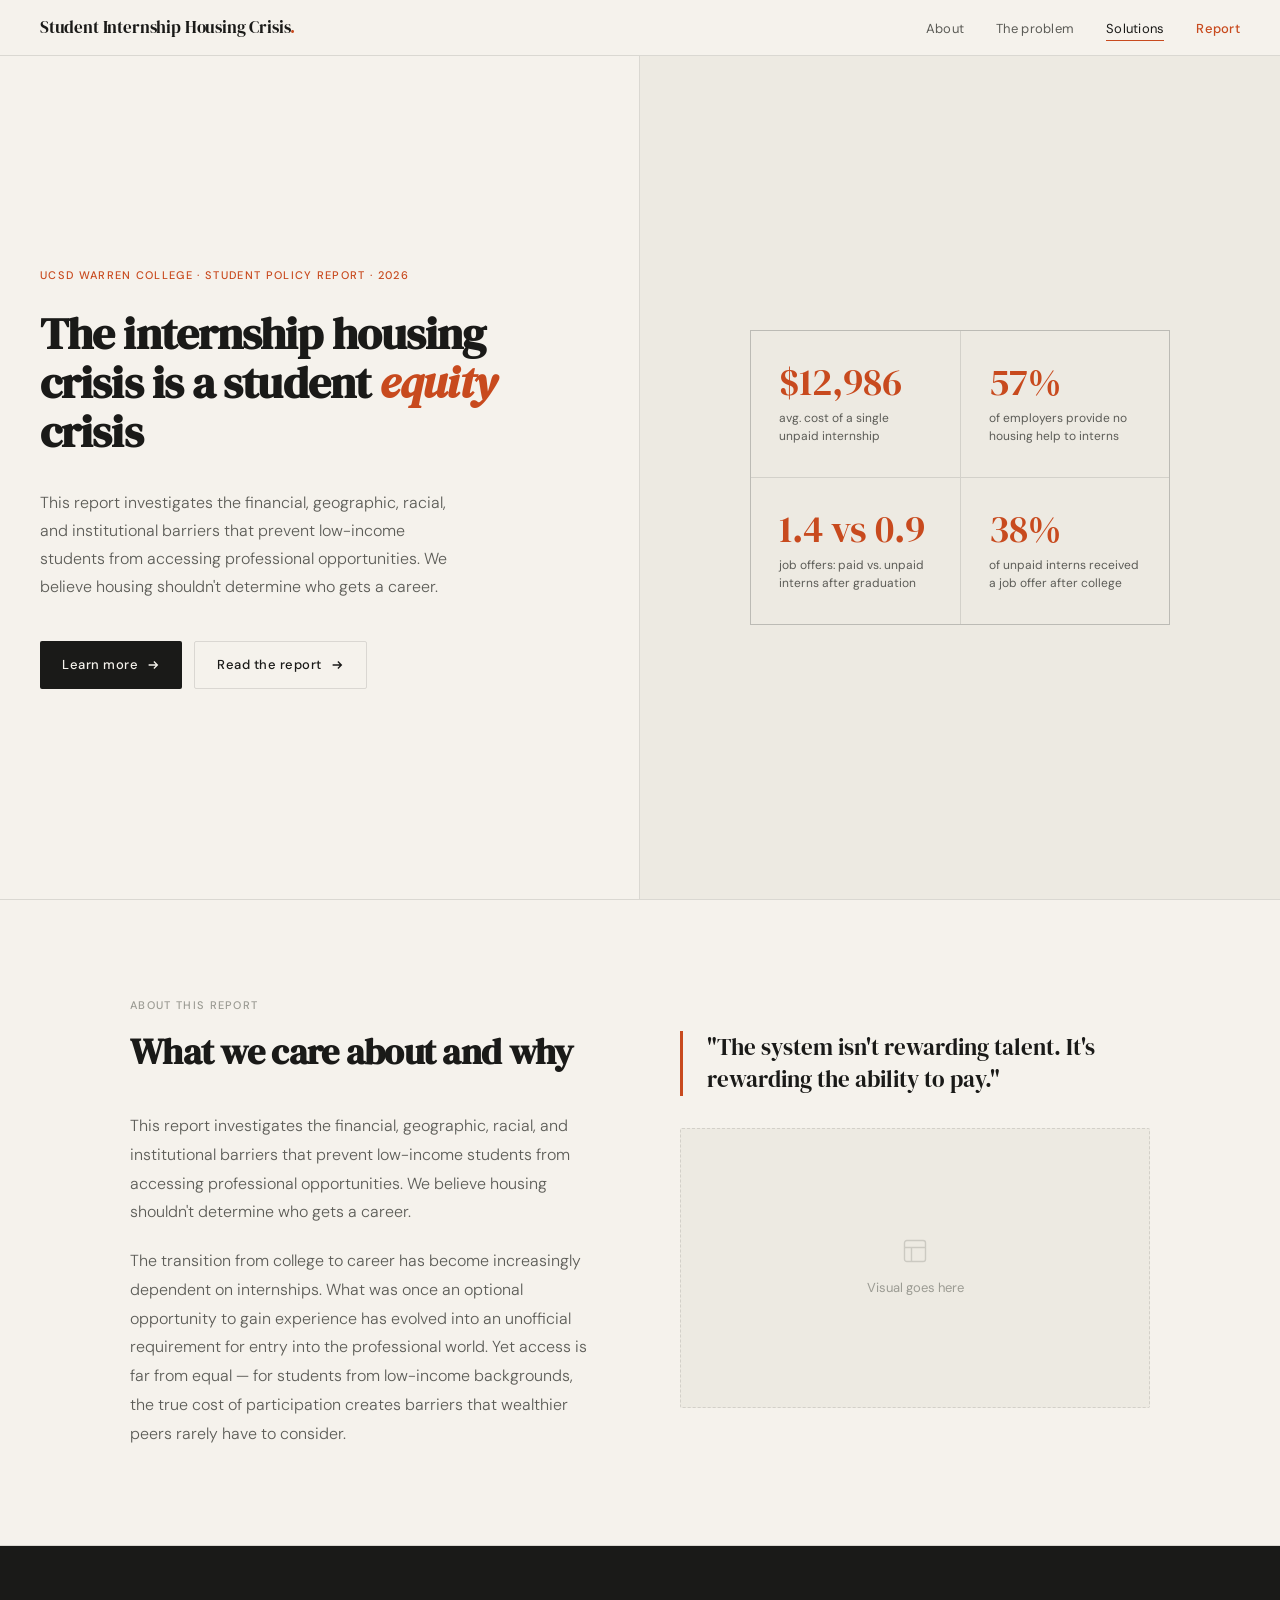
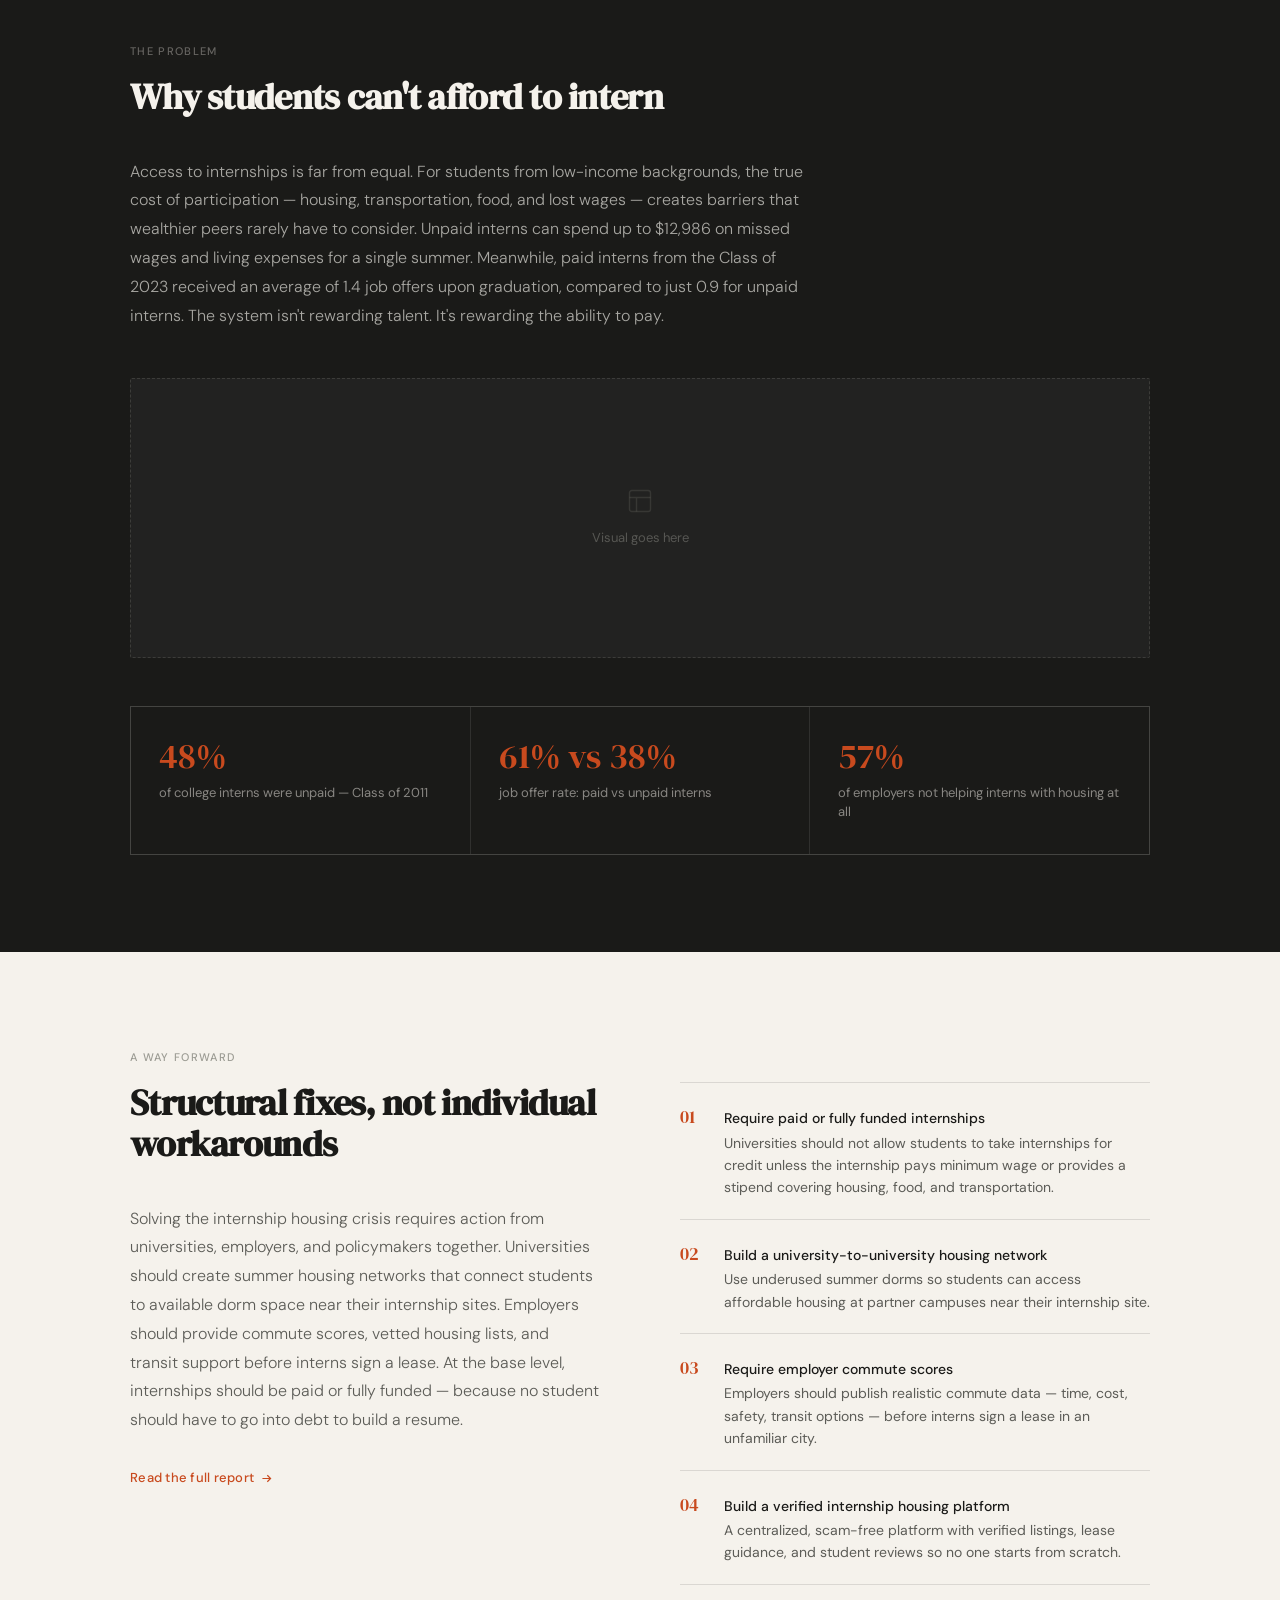
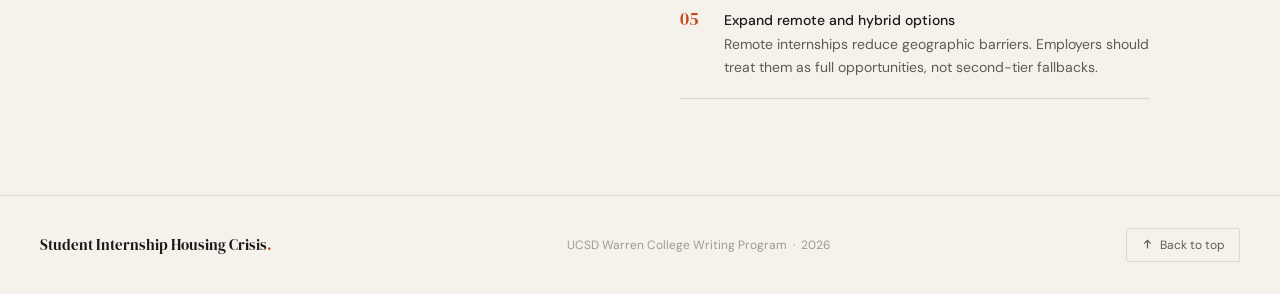
==== index.html @ a510b994 "Add files via upload" ====
<!DOCTYPE html>
<html lang="en">
<head>
  <meta charset="UTF-8" />
  <meta name="viewport" content="width=device-width, initial-scale=1.0" />
  <title>Student Internship Housing Crisis</title>
  <link rel="preconnect" href="https://fonts.googleapis.com" />
  <link rel="preconnect" href="https://fonts.gstatic.com" crossorigin />
  <link href="https://fonts.googleapis.com/css2?family=DM+Serif+Display:ital@0;1&family=DM+Sans:wght@300;400;500&display=swap" rel="stylesheet" />
  <link rel="stylesheet" href="style.css" />
</head>
<body>

  <!-- NAV -->
  <nav id="navbar">
    <a href="index.html" class="nav-logo">Student Internship Housing Crisis<span>.</span></a>
    <button class="hamburger" id="hamburger" aria-label="Open menu">
      <span></span><span></span><span></span>
    </button>
    <ul class="nav-links" id="nav-links">
      <li><a href="#about" class="nav-link">About</a></li>
      <li><a href="#problem" class="nav-link">The problem</a></li>
      <li><a href="#solutions" class="nav-link">Solutions</a></li>
      <li><a href="report.html" class="nav-link nav-report">Report</a></li>
    </ul>
  </nav>

  <!-- MOBILE MENU OVERLAY -->
  <div class="mobile-menu" id="mobile-menu">
    <ul>
      <li><a href="#about" class="mobile-link">About</a></li>
      <li><a href="#problem" class="mobile-link">The problem</a></li>
      <li><a href="#solutions" class="mobile-link">Solutions</a></li>
      <li><a href="report.html" class="mobile-link">Report</a></li>
    </ul>
  </div>

  <!-- HERO -->
  <div class="hero">
    <div class="hero-left">
      <p class="hero-eyebrow">UCSD Warren College · Student Policy Report · 2026</p>
      <h1>The internship housing crisis is a student <em>equity</em> crisis</h1>
      <p class="hero-desc">
        This report investigates the financial, geographic, racial, and institutional barriers that prevent low-income students from accessing professional opportunities. We believe housing shouldn't determine who gets a career.
      </p>
      <div class="hero-buttons">
        <a href="#problem" class="hero-cta">
          Learn more
          <svg viewBox="0 0 16 16" fill="none" stroke="currentColor" stroke-width="1.5">
            <path d="M3 8h10M9 4l4 4-4 4"/>
          </svg>
        </a>
        <a href="report.html" class="hero-cta hero-cta-outline">
          Read the report
          <svg viewBox="0 0 16 16" fill="none" stroke="currentColor" stroke-width="1.5">
            <path d="M3 8h10M9 4l4 4-4 4"/>
          </svg>
        </a>
      </div>
    </div>
    <div class="hero-right">
      <div class="hero-stat-grid">
        <div class="hero-stat animate-on-scroll">
          <div class="hero-stat-num">$12,986</div>
          <div class="hero-stat-label">avg. cost of a single unpaid internship</div>
        </div>
        <div class="hero-stat animate-on-scroll">
          <div class="hero-stat-num">57%</div>
          <div class="hero-stat-label">of employers provide no housing help to interns</div>
        </div>
        <div class="hero-stat animate-on-scroll">
          <div class="hero-stat-num">1.4 vs 0.9</div>
          <div class="hero-stat-label">job offers: paid vs. unpaid interns after graduation</div>
        </div>
        <div class="hero-stat animate-on-scroll">
          <div class="hero-stat-num">38%</div>
          <div class="hero-stat-label">of unpaid interns received a job offer after college</div>
        </div>
      </div>
    </div>
  </div>

  <!-- ABOUT SECTION -->
  <section id="about">
    <div class="section-inner">
      <p class="section-label">About this report</p>
      <div class="about-grid">
        <div class="animate-on-scroll">
          <h2 class="section-heading">What we care about and why</h2>
          <div class="about-body">
            <p>This report investigates the financial, geographic, racial, and institutional barriers that prevent low-income students from accessing professional opportunities. We believe housing shouldn't determine who gets a career.</p>
            <p>The transition from college to career has become increasingly dependent on internships. What was once an optional opportunity to gain experience has evolved into an unofficial requirement for entry into the professional world. Yet access is far from equal — for students from low-income backgrounds, the true cost of participation creates barriers that wealthier peers rarely have to consider.</p>
          </div>
        </div>
        <div class="about-aside animate-on-scroll">
          <p class="pull-quote">"The system isn't rewarding talent. It's rewarding the ability to pay."</p>
          <div class="visual-slot">
            <svg viewBox="0 0 24 24" fill="none" stroke="currentColor" stroke-width="1.2"><rect x="3" y="3" width="18" height="18" rx="2"/><path d="M3 9h18M9 21V9"/></svg>
            <span>Visual goes here</span>
          </div>
        </div>
      </div>
    </div>
  </section>

  <!-- PROBLEM SECTION -->
  <section id="problem" class="problem-section">
    <div class="section-inner">
      <p class="section-label">The problem</p>
      <h2 class="section-heading">Why students can't afford to intern</h2>
      <p class="problem-body animate-on-scroll">
        Access to internships is far from equal. For students from low-income backgrounds, the true cost of participation — housing, transportation, food, and lost wages — creates barriers that wealthier peers rarely have to consider. Unpaid interns can spend up to $12,986 on missed wages and living expenses for a single summer. Meanwhile, paid interns from the Class of 2023 received an average of 1.4 job offers upon graduation, compared to just 0.9 for unpaid interns. The system isn't rewarding talent. It's rewarding the ability to pay.
      </p>

      <div class="visual-slot dark-slot animate-on-scroll">
        <svg viewBox="0 0 24 24" fill="none" stroke="currentColor" stroke-width="1.2"><rect x="3" y="3" width="18" height="18" rx="2"/><path d="M3 9h18M9 21V9"/></svg>
        <span>Visual goes here</span>
      </div>

      <div class="stat-row">
        <div class="stat-item animate-on-scroll">
          <div class="stat-item-num">48%</div>
          <div class="stat-item-label">of college interns were unpaid — Class of 2011</div>
        </div>
        <div class="stat-item animate-on-scroll">
          <div class="stat-item-num">61% vs 38%</div>
          <div class="stat-item-label">job offer rate: paid vs unpaid interns</div>
        </div>
        <div class="stat-item animate-on-scroll">
          <div class="stat-item-num">57%</div>
          <div class="stat-item-label">of employers not helping interns with housing at all</div>
        </div>
      </div>
    </div>
  </section>

  <!-- SOLUTIONS SECTION -->
  <section id="solutions">
    <div class="section-inner">
      <p class="section-label">A way forward</p>
      <div class="solution-grid">
        <div class="animate-on-scroll">
          <h2 class="section-heading">Structural fixes, not individual workarounds</h2>
          <div class="solution-body">
            <p>Solving the internship housing crisis requires action from universities, employers, and policymakers together. Universities should create summer housing networks that connect students to available dorm space near their internship sites. Employers should provide commute scores, vetted housing lists, and transit support before interns sign a lease. At the base level, internships should be paid or fully funded — because no student should have to go into debt to build a resume.</p>
          </div>
          <a href="report.html" class="report-link">
            Read the full report
            <svg viewBox="0 0 16 16" fill="none" stroke="currentColor" stroke-width="1.5" width="13" height="13">
              <path d="M3 8h10M9 4l4 4-4 4"/>
            </svg>
          </a>
        </div>
        <div class="proposals animate-on-scroll">
          <div class="proposal-item">
            <div class="proposal-num">01</div>
            <div class="proposal-text">
              <strong>Require paid or fully funded internships</strong>
              Universities should not allow students to take internships for credit unless the internship pays minimum wage or provides a stipend covering housing, food, and transportation.
            </div>
          </div>
          <div class="proposal-item">
            <div class="proposal-num">02</div>
            <div class="proposal-text">
              <strong>Build a university-to-university housing network</strong>
              Use underused summer dorms so students can access affordable housing at partner campuses near their internship site.
            </div>
          </div>
          <div class="proposal-item">
            <div class="proposal-num">03</div>
            <div class="proposal-text">
              <strong>Require employer commute scores</strong>
              Employers should publish realistic commute data — time, cost, safety, transit options — before interns sign a lease in an unfamiliar city.
            </div>
          </div>
          <div class="proposal-item">
            <div class="proposal-num">04</div>
            <div class="proposal-text">
              <strong>Build a verified internship housing platform</strong>
              A centralized, scam-free platform with verified listings, lease guidance, and student reviews so no one starts from scratch.
            </div>
          </div>
          <div class="proposal-item">
            <div class="proposal-num">05</div>
            <div class="proposal-text">
              <strong>Expand remote and hybrid options</strong>
              Remote internships reduce geographic barriers. Employers should treat them as full opportunities, not second-tier fallbacks.
            </div>
          </div>
        </div>
      </div>
    </div>
  </section>

  <!-- FOOTER -->
  <footer>
    <div class="footer-logo">Student Internship Housing Crisis<span>.</span></div>
    <div class="footer-meta">UCSD Warren College Writing Program &nbsp;·&nbsp; 2026</div>
    <button class="back-to-top" id="back-to-top" aria-label="Back to top">
      <svg viewBox="0 0 16 16" fill="none" stroke="currentColor" stroke-width="1.5">
        <path d="M8 13V3M4 7l4-4 4 4"/>
      </svg>
      Back to top
    </button>
  </footer>

  <script src="script.js"></script>
</body>
</html>
---- style.css ----
*, *::before, *::after {
  box-sizing: border-box;
  margin: 0;
  padding: 0;
}

:root {
  --ink: #1a1a18;
  --ink-muted: #5c5c57;
  --ink-faint: #9b9b93;
  --paper: #f5f2ec;
  --paper-warm: #edeae2;
  --accent: #c84a1e;
  --accent-dark: #9e3814;
  --border: rgba(26,26,24,0.12);
}

html {
  scroll-behavior: smooth;
}

body {
  font-family: 'DM Sans', sans-serif;
  background: var(--paper);
  color: var(--ink);
  font-size: 16px;
  line-height: 1.7;
  overflow-x: hidden;
}

/* ─── NAV ─────────────────────────────────────────── */

nav {
  position: sticky;
  top: 0;
  z-index: 200;
  background: var(--paper);
  border-bottom: 1px solid var(--border);
  padding: 0 2.5rem;
  height: 56px;
  display: flex;
  align-items: center;
  justify-content: space-between;
  transition: box-shadow 0.3s;
}

nav.scrolled {
  box-shadow: 0 2px 16px rgba(26,26,24,0.08);
}

.nav-logo {
  font-family: 'DM Serif Display', serif;
  font-size: 17px;
  color: var(--ink);
  letter-spacing: -0.01em;
  text-decoration: none;
}

.nav-logo span {
  color: var(--accent);
}

.nav-links {
  display: flex;
  gap: 2rem;
  list-style: none;
}

.nav-links a {
  font-size: 13px;
  font-weight: 400;
  color: var(--ink-muted);
  text-decoration: none;
  letter-spacing: 0.02em;
  transition: color 0.2s;
  position: relative;
  padding-bottom: 2px;
}

.nav-links a::after {
  content: '';
  position: absolute;
  bottom: -2px;
  left: 0;
  width: 0;
  height: 1px;
  background: var(--accent);
  transition: width 0.25s ease;
}

.nav-links a:hover {
  color: var(--ink);
}

.nav-links a:hover::after,
.nav-links a.active::after {
  width: 100%;
}

.nav-links a.active {
  color: var(--ink);
}

/* hamburger - hidden on desktop */
.hamburger {
  display: none;
  flex-direction: column;
  gap: 5px;
  background: none;
  border: none;
  cursor: pointer;
  padding: 4px;
}

.hamburger span {
  display: block;
  width: 22px;
  height: 1.5px;
  background: var(--ink);
  transition: transform 0.3s, opacity 0.3s;
}

.hamburger.open span:nth-child(1) { transform: translateY(6.5px) rotate(45deg); }
.hamburger.open span:nth-child(2) { opacity: 0; }
.hamburger.open span:nth-child(3) { transform: translateY(-6.5px) rotate(-45deg); }

/* ─── MOBILE MENU ─────────────────────────────────── */

.mobile-menu {
  display: none;
  position: fixed;
  top: 56px;
  left: 0;
  right: 0;
  background: var(--paper);
  border-bottom: 1px solid var(--border);
  z-index: 190;
  padding: 1.5rem 2.5rem 2rem;
  transform: translateY(-10px);
  opacity: 0;
  pointer-events: none;
  transition: transform 0.25s ease, opacity 0.25s ease;
}

.mobile-menu.open {
  transform: translateY(0);
  opacity: 1;
  pointer-events: all;
}

.mobile-menu ul {
  list-style: none;
  display: flex;
  flex-direction: column;
  gap: 1.25rem;
}

.mobile-menu a {
  font-size: 18px;
  font-family: 'DM Serif Display', serif;
  color: var(--ink);
  text-decoration: none;
  transition: color 0.2s;
}

.mobile-menu a:hover {
  color: var(--accent);
}

/* ─── HERO ────────────────────────────────────────── */

.hero {
  display: grid;
  grid-template-columns: 1fr 1fr;
  min-height: calc(100vh - 56px);
  border-bottom: 1px solid var(--border);
}

.hero-left {
  padding: 5rem 4rem 5rem 2.5rem;
  display: flex;
  flex-direction: column;
  justify-content: center;
  border-right: 1px solid var(--border);
}

.hero-eyebrow {
  font-size: 11px;
  font-weight: 500;
  letter-spacing: 0.12em;
  text-transform: uppercase;
  color: var(--accent);
  margin-bottom: 1.5rem;
  animation: fadeUp 0.6s ease both 0.1s;
}

.hero h1 {
  font-family: 'DM Serif Display', serif;
  font-size: clamp(2.2rem, 3.5vw, 3.2rem);
  line-height: 1.1;
  letter-spacing: -0.02em;
  color: var(--ink);
  margin-bottom: 2rem;
  animation: fadeUp 0.6s ease both 0.2s;
}

.hero h1 em {
  font-style: italic;
  color: var(--accent);
}

.hero-desc {
  font-size: 16px;
  font-weight: 300;
  color: var(--ink-muted);
  max-width: 420px;
  line-height: 1.75;
  margin-bottom: 2.5rem;
  animation: fadeUp 0.6s ease both 0.35s;
}

.hero-cta {
  display: inline-flex;
  align-items: center;
  gap: 8px;
  background: var(--ink);
  color: var(--paper);
  font-size: 13px;
  font-weight: 500;
  letter-spacing: 0.04em;
  text-decoration: none;
  padding: 12px 22px;
  border-radius: 2px;
  transition: background 0.2s, transform 0.15s;
  width: fit-content;
  animation: fadeUp 0.6s ease both 0.45s;
}

.hero-cta:hover {
  background: var(--accent);
  transform: translateY(-1px);
}

.hero-cta:active {
  transform: translateY(0);
}

.hero-cta svg {
  width: 14px;
  height: 14px;
  transition: transform 0.2s;
}

.hero-cta:hover svg {
  transform: translateX(3px);
}

.hero-right {
  background: var(--paper-warm);
  display: flex;
  align-items: center;
  justify-content: center;
  padding: 4rem 3rem;
  animation: fadeUp 0.7s ease both 0.3s;
}

.hero-stat-grid {
  display: grid;
  grid-template-columns: 1fr 1fr;
  gap: 1px;
  background: var(--border);
  border: 1px solid var(--border);
  width: 100%;
  max-width: 420px;
}

.hero-stat {
  background: var(--paper-warm);
  padding: 2rem 1.75rem;
  transition: background 0.2s;
}

.hero-stat:hover {
  background: var(--paper);
}

.hero-stat-num {
  font-family: 'DM Serif Display', serif;
  font-size: 2.4rem;
  line-height: 1;
  color: var(--accent);
  margin-bottom: 0.5rem;
}

.hero-stat-label {
  font-size: 12px;
  font-weight: 400;
  color: var(--ink-muted);
  line-height: 1.5;
}

/* ─── SECTIONS ────────────────────────────────────── */

section {
  border-bottom: 1px solid var(--border);
}

.section-inner {
  max-width: 1100px;
  margin: 0 auto;
  padding: 6rem 2.5rem;
}

.section-label {
  font-size: 11px;
  font-weight: 500;
  letter-spacing: 0.12em;
  text-transform: uppercase;
  color: var(--ink-faint);
  margin-bottom: 1rem;
}

.section-heading {
  font-family: 'DM Serif Display', serif;
  font-size: clamp(1.8rem, 2.8vw, 2.4rem);
  line-height: 1.15;
  letter-spacing: -0.02em;
  color: var(--ink);
  margin-bottom: 2.5rem;
  max-width: 600px;
}

/* ─── ABOUT ───────────────────────────────────────── */

.about-grid {
  display: grid;
  grid-template-columns: 1fr 1fr;
  gap: 5rem;
  align-items: start;
}

.about-body {
  font-size: 16px;
  font-weight: 300;
  color: var(--ink-muted);
  line-height: 1.8;
}

.about-body p + p {
  margin-top: 1.25rem;
}

.pull-quote {
  font-family: 'DM Serif Display', serif;
  font-size: 1.45rem;
  line-height: 1.4;
  color: var(--ink);
  border-left: 3px solid var(--accent);
  padding-left: 1.5rem;
  margin-bottom: 2rem;
}

.visual-slot {
  background: var(--paper-warm);
  border: 1px dashed var(--border);
  border-radius: 2px;
  display: flex;
  align-items: center;
  justify-content: center;
  flex-direction: column;
  gap: 0.75rem;
  min-height: 280px;
  color: var(--ink-faint);
  font-size: 13px;
}

.visual-slot svg {
  width: 28px;
  height: 28px;
  opacity: 0.4;
}

/* ─── PROBLEM ─────────────────────────────────────── */

.problem-section {
  background: var(--ink);
}

.problem-section .section-label {
  color: rgba(245,242,236,0.35);
}

.problem-section .section-heading {
  color: var(--paper);
}

.problem-body {
  font-size: 16px;
  font-weight: 300;
  color: rgba(245,242,236,0.65);
  line-height: 1.8;
  max-width: 680px;
  margin-bottom: 3rem;
}

.dark-slot {
  background: rgba(245,242,236,0.04);
  border-color: rgba(245,242,236,0.12);
  color: rgba(245,242,236,0.25);
  margin-bottom: 3rem;
}

.stat-row {
  display: grid;
  grid-template-columns: repeat(3, 1fr);
  gap: 1px;
  background: rgba(245,242,236,0.1);
  border: 1px solid rgba(245,242,236,0.1);
  margin-top: 3rem;
}

.stat-item {
  background: var(--ink);
  padding: 2rem 1.75rem;
  transition: background 0.2s;
}

.stat-item:hover {
  background: #242420;
}

.stat-item-num {
  font-family: 'DM Serif Display', serif;
  font-size: 2.2rem;
  color: var(--accent);
  line-height: 1;
  margin-bottom: 0.5rem;
}

.stat-item-label {
  font-size: 13px;
  color: rgba(245,242,236,0.5);
  line-height: 1.5;
}

/* ─── SOLUTIONS ───────────────────────────────────── */

.solution-grid {
  display: grid;
  grid-template-columns: 1fr 1fr;
  gap: 5rem;
  align-items: start;
}

.solution-body {
  font-size: 16px;
  font-weight: 300;
  color: var(--ink-muted);
  line-height: 1.8;
}

.solution-body p + p {
  margin-top: 1.25rem;
}

.proposals {
  display: flex;
  flex-direction: column;
}

.proposal-item {
  padding: 1.25rem 0;
  border-bottom: 1px solid var(--border);
  display: flex;
  gap: 1.25rem;
  align-items: baseline;
  cursor: pointer;
  transition: background 0.15s;
}

.proposal-item:first-child {
  border-top: 1px solid var(--border);
}

.proposal-item:hover .proposal-num {
  color: var(--accent-dark);
}

.proposal-num {
  font-family: 'DM Serif Display', serif;
  font-size: 1.1rem;
  color: var(--accent);
  min-width: 24px;
  transition: color 0.2s;
}

.proposal-text {
  font-size: 14px;
  color: var(--ink-muted);
  line-height: 1.6;
}

.proposal-text strong {
  font-weight: 500;
  color: var(--ink);
  display: block;
  margin-bottom: 2px;
  font-size: 14px;
}

/* ─── FOOTER ──────────────────────────────────────── */

footer {
  padding: 2rem 2.5rem;
  display: flex;
  align-items: center;
  justify-content: space-between;
  flex-wrap: wrap;
  gap: 1rem;
}

.footer-logo {
  font-family: 'DM Serif Display', serif;
  font-size: 15px;
  color: var(--ink);
}

.footer-logo span {
  color: var(--accent);
}

.footer-meta {
  font-size: 12px;
  color: var(--ink-faint);
}

.back-to-top {
  display: inline-flex;
  align-items: center;
  gap: 6px;
  background: none;
  border: 1px solid var(--border);
  color: var(--ink-muted);
  font-family: 'DM Sans', sans-serif;
  font-size: 12px;
  cursor: pointer;
  padding: 8px 14px;
  border-radius: 2px;
  transition: color 0.2s, border-color 0.2s, transform 0.15s;
}

.back-to-top:hover {
  color: var(--ink);
  border-color: var(--ink);
  transform: translateY(-1px);
}

.back-to-top svg {
  width: 13px;
  height: 13px;
}

/* ─── SCROLL ANIMATIONS ───────────────────────────── */

.animate-on-scroll {
  opacity: 0;
  transform: translateY(20px);
  transition: opacity 0.6s ease, transform 0.6s ease;
}

.animate-on-scroll.visible {
  opacity: 1;
  transform: translateY(0);
}

@keyframes fadeUp {
  from { opacity: 0; transform: translateY(18px); }
  to   { opacity: 1; transform: translateY(0); }
}

/* ─── RESPONSIVE ──────────────────────────────────── */

@media (max-width: 768px) {
  nav {
    padding: 0 1.25rem;
  }

  .nav-links {
    display: none;
  }

  .hamburger {
    display: flex;
  }

  .mobile-menu {
    display: block;
  }

  .hero {
    grid-template-columns: 1fr;
    min-height: auto;
  }

  .hero-left {
    padding: 3rem 1.25rem;
    border-right: none;
    border-bottom: 1px solid var(--border);
  }

  .hero-right {
    padding: 2.5rem 1.25rem;
  }

  .hero-stat-grid {
    grid-template-columns: 1fr 1fr;
  }

  .section-inner {
    padding: 4rem 1.25rem;
  }

  .about-grid,
  .solution-grid {
    grid-template-columns: 1fr;
    gap: 2.5rem;
  }

  .stat-row {
    grid-template-columns: 1fr;
  }

  footer {
    flex-direction: column;
    align-items: flex-start;
    padding: 2rem 1.25rem;
  }
}

/* ─── REPORT NAV LINK ─────────────────────────────── */

.nav-report {
  color: var(--accent) !important;
  font-weight: 500 !important;
}

.nav-report::after {
  background: var(--accent) !important;
}

/* ─── HERO SECOND BUTTON ──────────────────────────── */

.hero-buttons {
  display: flex;
  gap: 12px;
  flex-wrap: wrap;
}

.hero-cta-outline {
  background: transparent;
  color: var(--ink);
  border: 1px solid var(--border);
}

.hero-cta-outline:hover {
  background: var(--paper-warm);
  color: var(--ink);
  transform: translateY(-1px);
}

/* ─── SOLUTIONS REPORT LINK ───────────────────────── */

.report-link {
  display: inline-flex;
  align-items: center;
  gap: 6px;
  margin-top: 2rem;
  font-size: 13px;
  font-weight: 500;
  color: var(--accent);
  text-decoration: none;
  letter-spacing: 0.02em;
  transition: gap 0.2s;
}

.report-link:hover {
  gap: 10px;
}
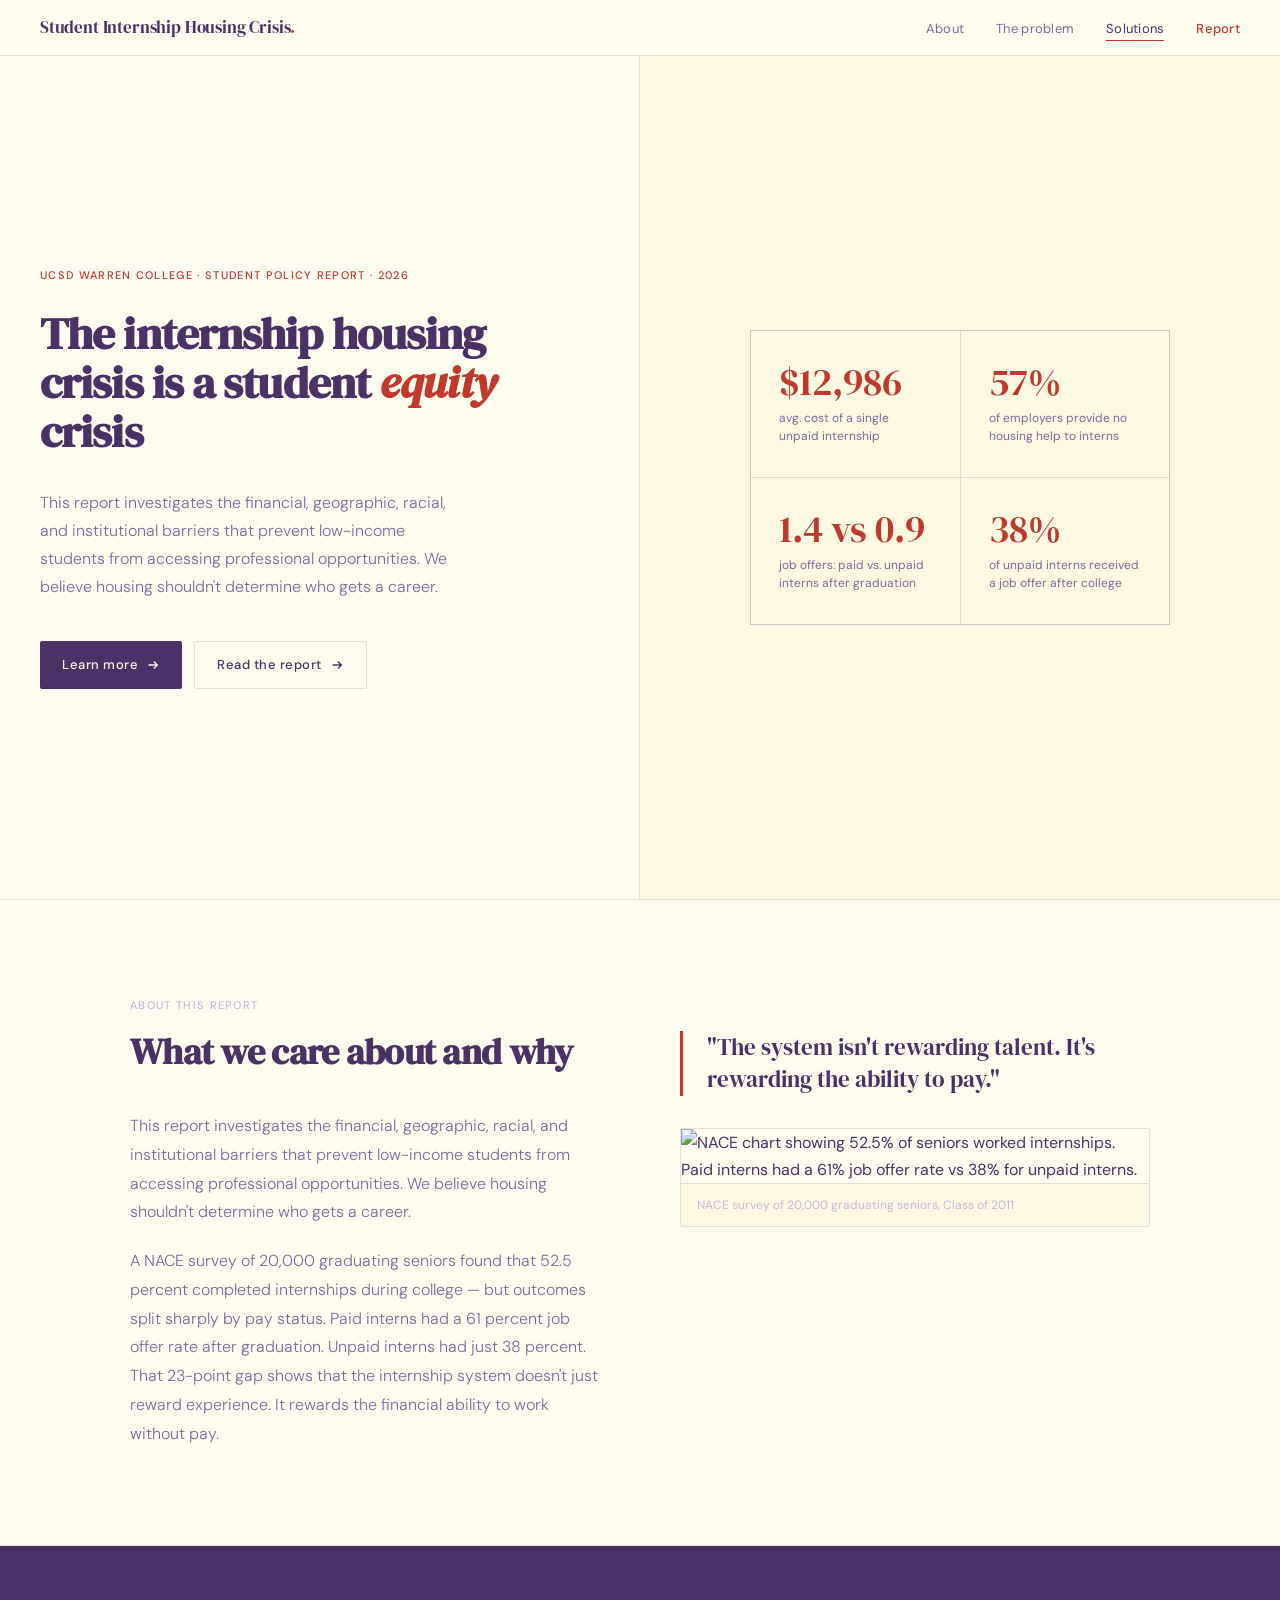
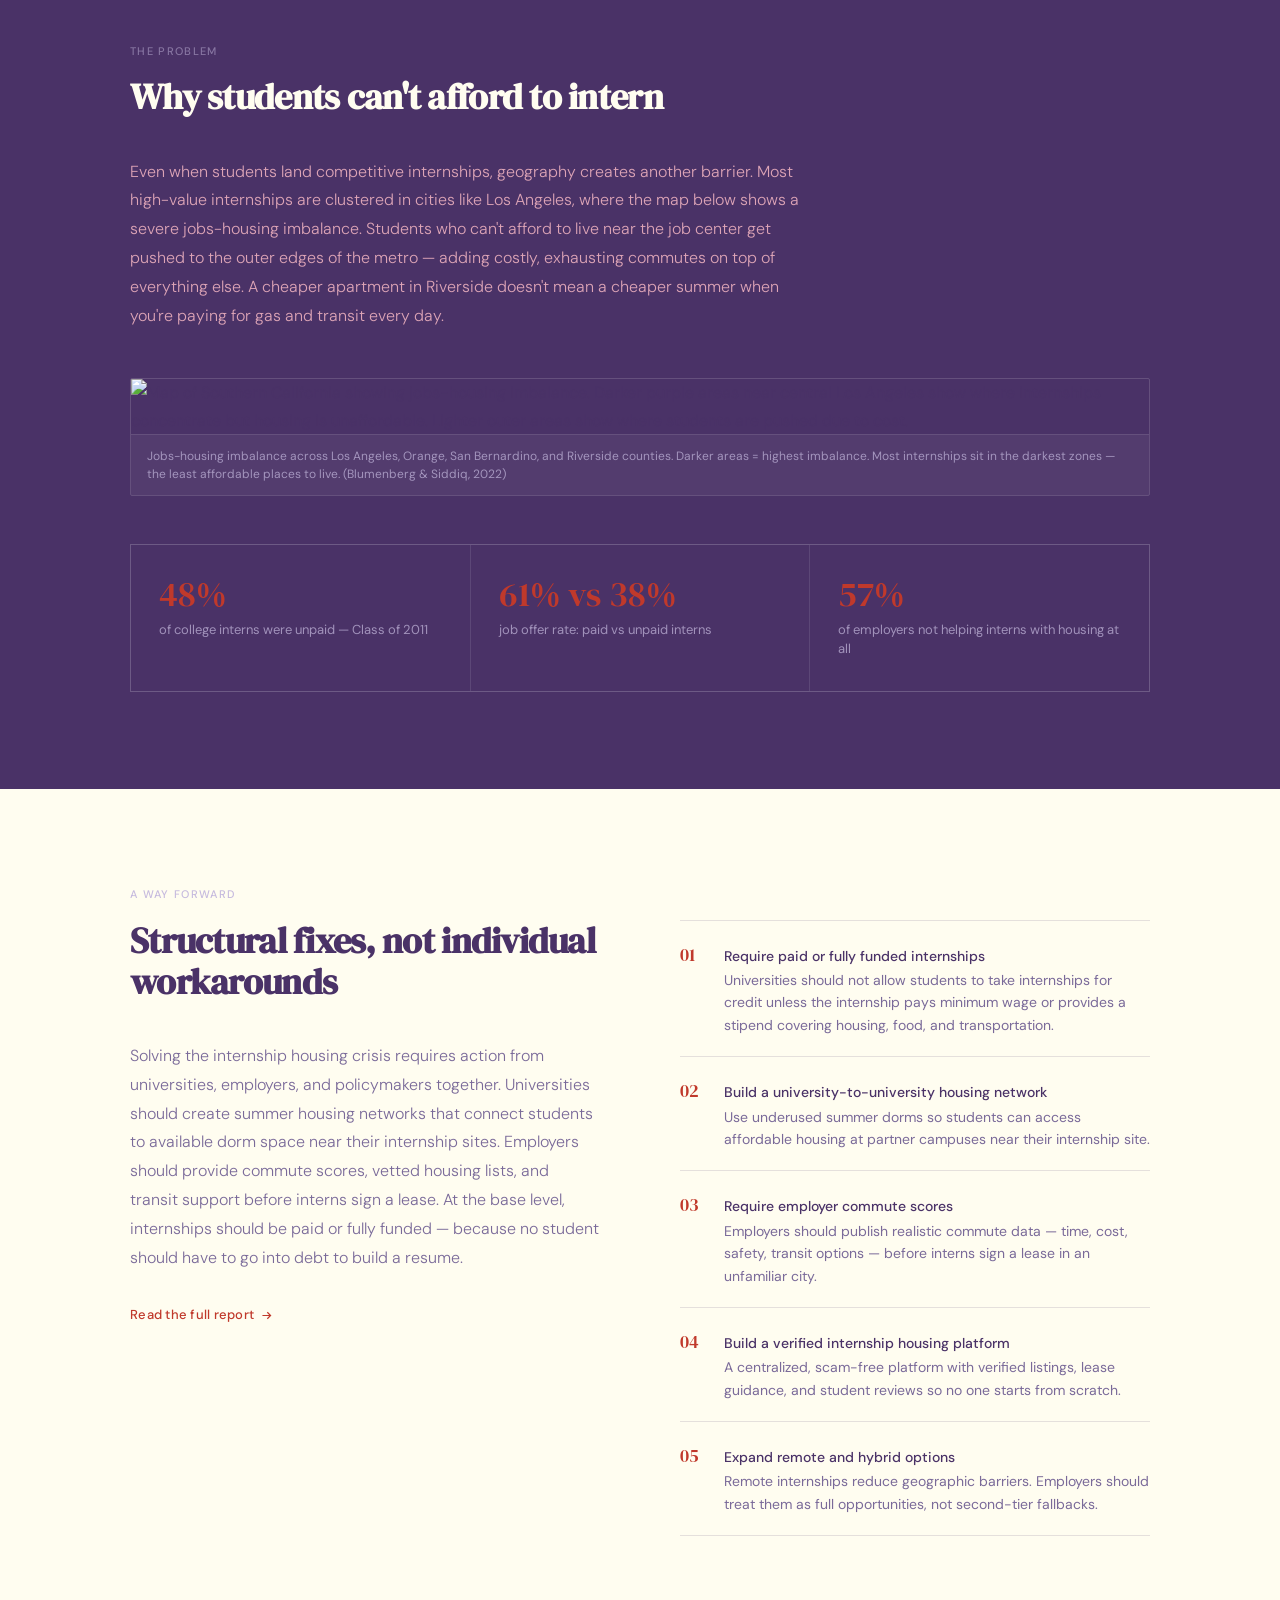
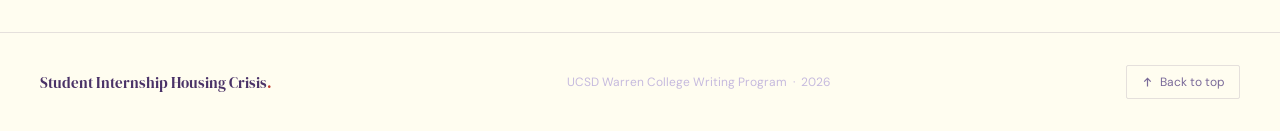
==== commit f3154bc6: "Add files via upload" ====
--- a/index.html
+++ b/index.html
@@ -89,15 +89,15 @@
           <h2 class="section-heading">What we care about and why</h2>
           <div class="about-body">
             <p>This report investigates the financial, geographic, racial, and institutional barriers that prevent low-income students from accessing professional opportunities. We believe housing shouldn't determine who gets a career.</p>
-            <p>The transition from college to career has become increasingly dependent on internships. What was once an optional opportunity to gain experience has evolved into an unofficial requirement for entry into the professional world. Yet access is far from equal — for students from low-income backgrounds, the true cost of participation creates barriers that wealthier peers rarely have to consider.</p>
+            <p>A NACE survey of 20,000 graduating seniors found that 52.5 percent completed internships during college — but outcomes split sharply by pay status. Paid interns had a 61 percent job offer rate after graduation. Unpaid interns had just 38 percent. That 23-point gap shows that the internship system doesn't just reward experience. It rewards the financial ability to work without pay.</p>
           </div>
         </div>
         <div class="about-aside animate-on-scroll">
           <p class="pull-quote">"The system isn't rewarding talent. It's rewarding the ability to pay."</p>
-          <div class="visual-slot">
-            <svg viewBox="0 0 24 24" fill="none" stroke="currentColor" stroke-width="1.2"><rect x="3" y="3" width="18" height="18" rx="2"/><path d="M3 9h18M9 21V9"/></svg>
-            <span>Visual goes here</span>
-          </div>
+          <figure class="index-figure">
+            <img src="chart-internship-stats.png" alt="NACE chart showing 52.5% of seniors worked internships. Paid interns had a 61% job offer rate vs 38% for unpaid interns." />
+            <figcaption>NACE survey of 20,000 graduating seniors, Class of 2011</figcaption>
+          </figure>
         </div>
       </div>
     </div>
@@ -109,13 +109,13 @@
       <p class="section-label">The problem</p>
       <h2 class="section-heading">Why students can't afford to intern</h2>
       <p class="problem-body animate-on-scroll">
-        Access to internships is far from equal. For students from low-income backgrounds, the true cost of participation — housing, transportation, food, and lost wages — creates barriers that wealthier peers rarely have to consider. Unpaid interns can spend up to $12,986 on missed wages and living expenses for a single summer. Meanwhile, paid interns from the Class of 2023 received an average of 1.4 job offers upon graduation, compared to just 0.9 for unpaid interns. The system isn't rewarding talent. It's rewarding the ability to pay.
+        Even when students land competitive internships, geography creates another barrier. Most high-value internships are clustered in cities like Los Angeles, where the map below shows a severe jobs-housing imbalance. Students who can't afford to live near the job center get pushed to the outer edges of the metro — adding costly, exhausting commutes on top of everything else. A cheaper apartment in Riverside doesn't mean a cheaper summer when you're paying for gas and transit every day.
       </p>
 
-      <div class="visual-slot dark-slot animate-on-scroll">
-        <svg viewBox="0 0 24 24" fill="none" stroke="currentColor" stroke-width="1.2"><rect x="3" y="3" width="18" height="18" rx="2"/><path d="M3 9h18M9 21V9"/></svg>
-        <span>Visual goes here</span>
-      </div>
+      <figure class="index-figure dark-figure animate-on-scroll">
+        <img src="map-la-housing.png" alt="Map of Southern California showing jobs-housing imbalance. Darker purple areas near central Los Angeles show where internships concentrate but housing is unaffordable. Lighter outer areas show where students are pushed due to cost." />
+        <figcaption>Jobs-housing imbalance across Los Angeles, Orange, San Bernardino, and Riverside counties. Darker areas = highest imbalance. Most internships sit in the darkest zones — the least affordable places to live. (Blumenberg & Siddiq, 2022)</figcaption>
+      </figure>
 
       <div class="stat-row">
         <div class="stat-item animate-on-scroll">
--- a/style.css
+++ b/style.css
@@ -5,14 +5,14 @@
 }
 
 :root {
-  --ink: #1a1a18;
-  --ink-muted: #5c5c57;
-  --ink-faint: #9b9b93;
-  --paper: #f5f2ec;
-  --paper-warm: #edeae2;
-  --accent: #c84a1e;
-  --accent-dark: #9e3814;
-  --border: rgba(26,26,24,0.12);
+  --ink: #4A3267;
+  --ink-muted: #7a6a99;
+  --ink-faint: #C6BADE;
+  --paper: #fffdf0;
+  --paper-warm: #fdf9e3;
+  --accent: #c0392b;
+  --accent-dark: #a93226;
+  --border: rgba(74,50,103,0.14);
 }
 
 html {
@@ -45,7 +45,7 @@
 }
 
 nav.scrolled {
-  box-shadow: 0 2px 16px rgba(26,26,24,0.08);
+  box-shadow: 0 2px 16px rgba(74,50,103,0.10);
 }
 
 .nav-logo {
@@ -387,7 +387,7 @@
 }
 
 .problem-section .section-label {
-  color: rgba(245,242,236,0.35);
+  color: rgba(198,186,222,0.5);
 }
 
 .problem-section .section-heading {
@@ -397,16 +397,16 @@
 .problem-body {
   font-size: 16px;
   font-weight: 300;
-  color: rgba(245,242,236,0.65);
+  color: rgba(247,185,196,0.85);
   line-height: 1.8;
   max-width: 680px;
   margin-bottom: 3rem;
 }
 
 .dark-slot {
-  background: rgba(245,242,236,0.04);
-  border-color: rgba(245,242,236,0.12);
-  color: rgba(245,242,236,0.25);
+  background: rgba(255,255,255,0.04);
+  border-color: rgba(255,255,255,0.15);
+  color: rgba(255,255,255,0.25);
   margin-bottom: 3rem;
 }
 
@@ -414,8 +414,8 @@
   display: grid;
   grid-template-columns: repeat(3, 1fr);
   gap: 1px;
-  background: rgba(245,242,236,0.1);
-  border: 1px solid rgba(245,242,236,0.1);
+  background: rgba(255,255,255,0.1);
+  border: 1px solid rgba(255,255,255,0.1);
   margin-top: 3rem;
 }
 
@@ -426,7 +426,7 @@
 }
 
 .stat-item:hover {
-  background: #242420;
+  background: #3d2856;
 }
 
 .stat-item-num {
@@ -439,7 +439,7 @@
 
 .stat-item-label {
   font-size: 13px;
-  color: rgba(245,242,236,0.5);
+  color: rgba(198,186,222,0.7);
   line-height: 1.5;
 }
 
@@ -686,3 +686,37 @@
 .report-link:hover {
   gap: 10px;
 }
+
+/* ─── INDEX PAGE FIGURES ──────────────────────────── */
+
+.index-figure {
+  margin-top: 1.5rem;
+  border: 1px solid var(--border);
+  border-radius: 2px;
+  overflow: hidden;
+}
+
+.index-figure img {
+  width: 100%;
+  display: block;
+}
+
+.index-figure figcaption {
+  padding: 0.75rem 1rem;
+  font-size: 12px;
+  font-weight: 400;
+  color: var(--ink-faint);
+  line-height: 1.5;
+  border-top: 1px solid var(--border);
+  background: var(--paper-warm);
+}
+
+.dark-figure {
+  border-color: rgba(255,255,255,0.15);
+}
+
+.dark-figure figcaption {
+  background: rgba(255,255,255,0.05);
+  color: rgba(198,186,222,0.7);
+  border-top-color: rgba(255,255,255,0.1);
+}
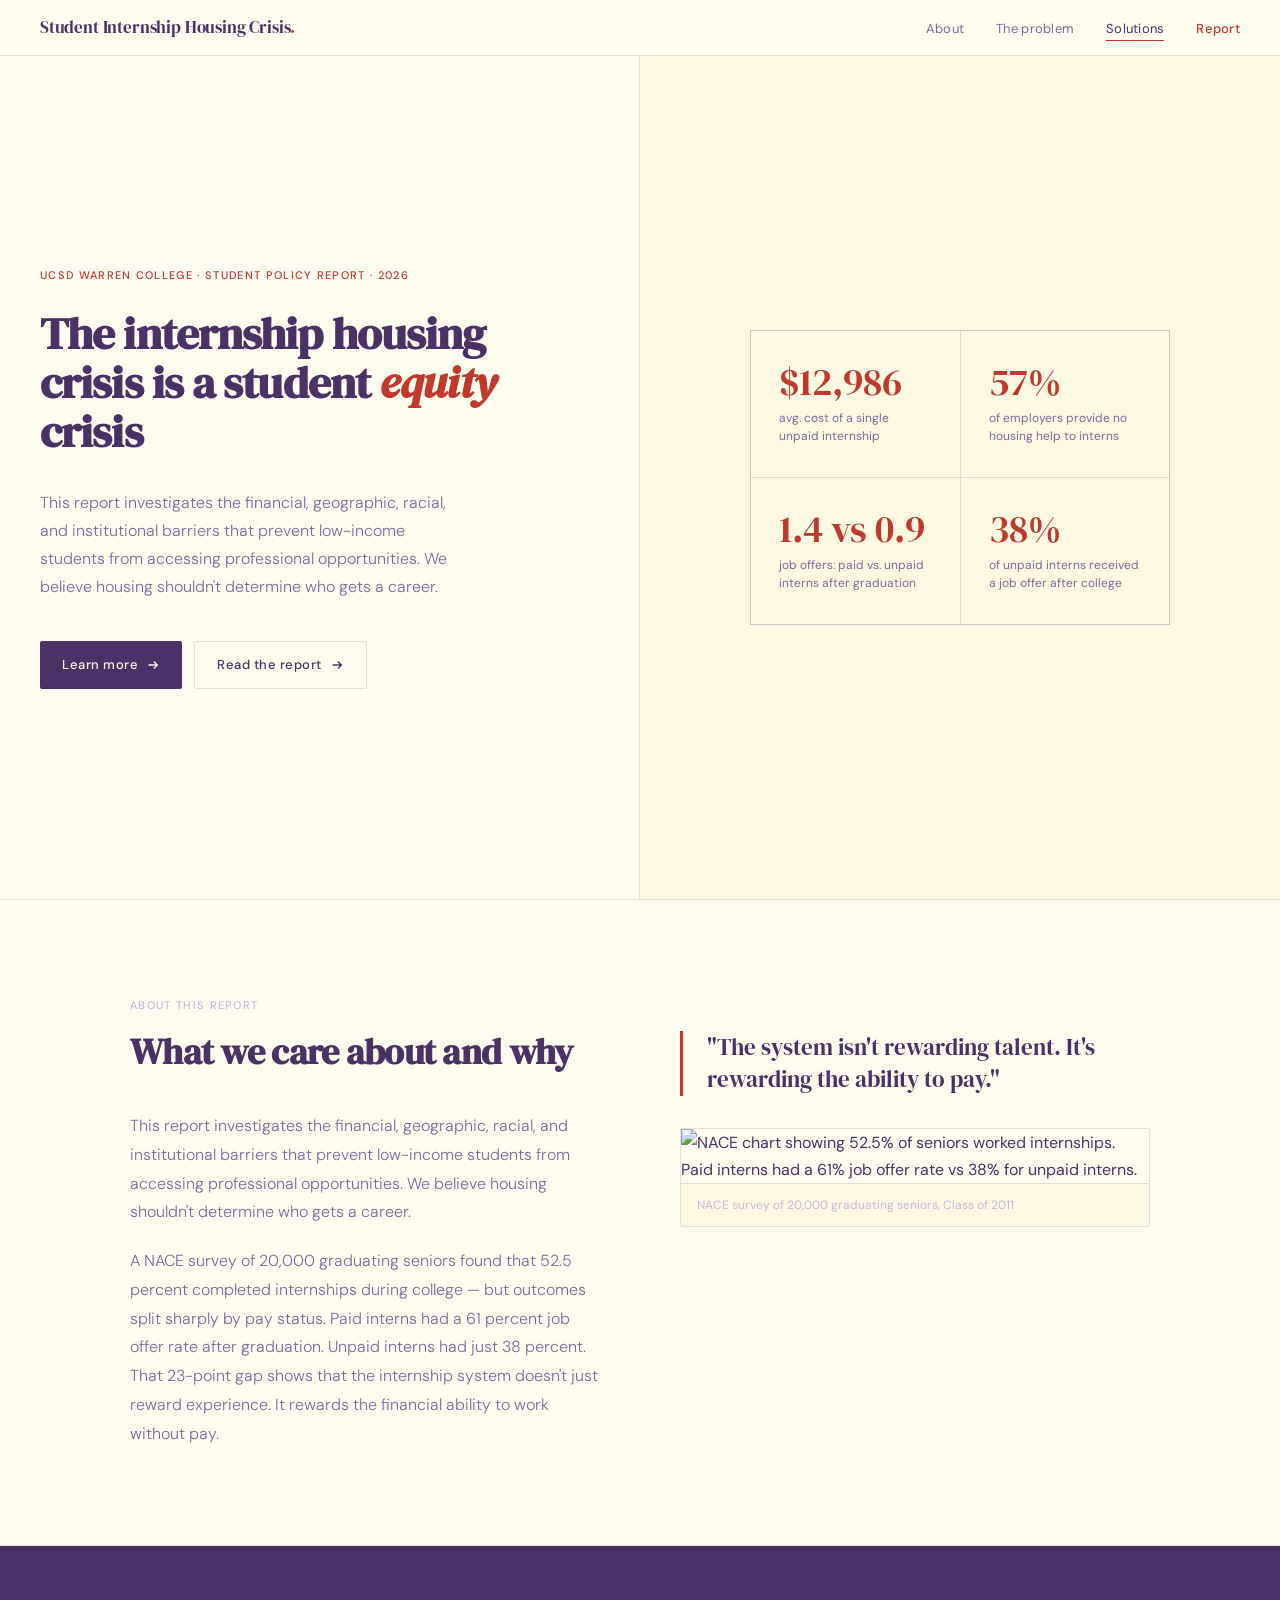
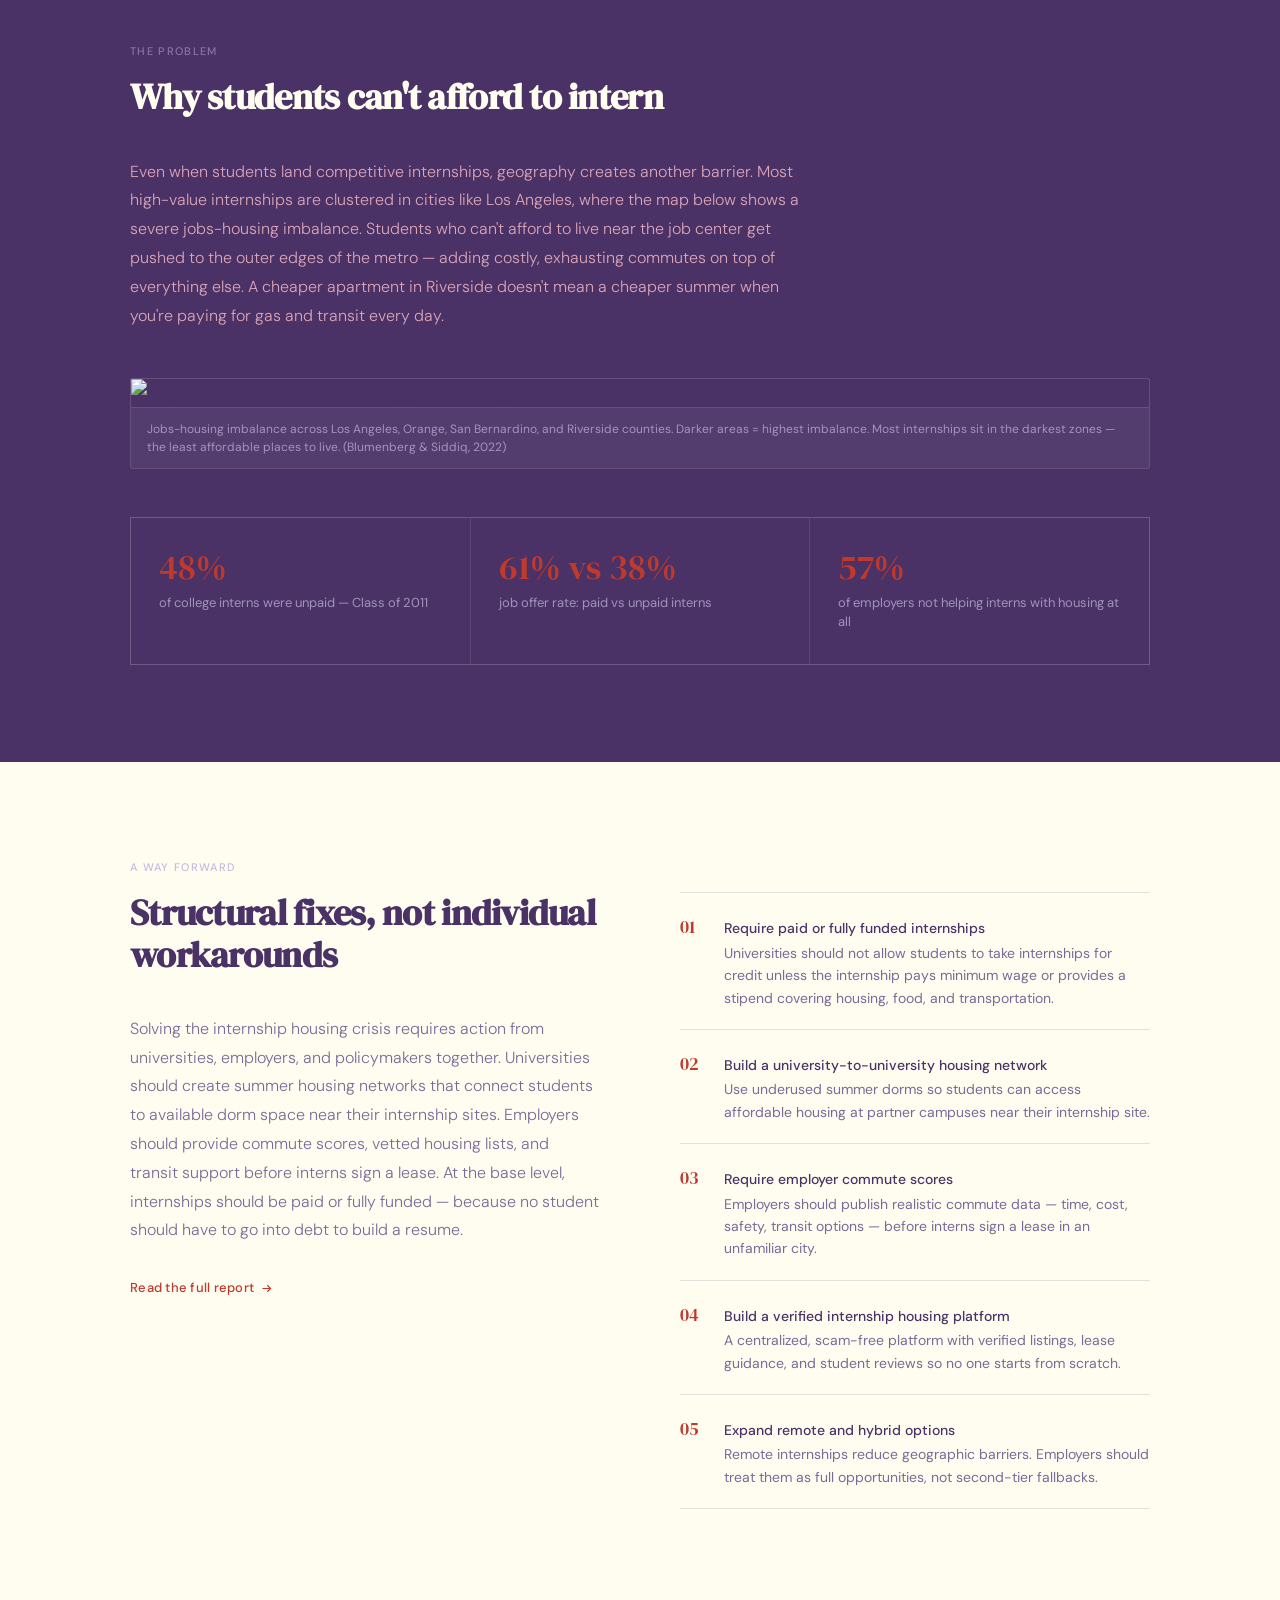
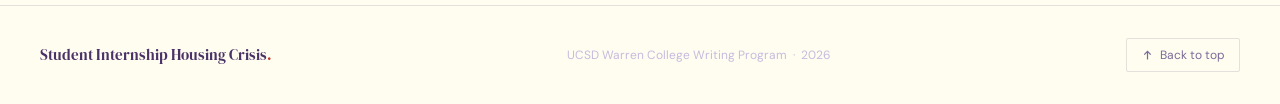
==== commit 8ff5611e: "Add files via upload" ====
--- a/index.html
+++ b/index.html
@@ -95,7 +95,7 @@
         <div class="about-aside animate-on-scroll">
           <p class="pull-quote">"The system isn't rewarding talent. It's rewarding the ability to pay."</p>
           <figure class="index-figure">
-            <img src="chart-internship-stats.png" alt="NACE chart showing 52.5% of seniors worked internships. Paid interns had a 61% job offer rate vs 38% for unpaid interns." />
+            <img src="https://raw.githubusercontent.com/goushikanashok-ops/Student-Internship-Housing-Crisis/main/chart-internship-stats.png" alt="NACE chart showing 52.5% of seniors worked internships. Paid interns had a 61% job offer rate vs 38% for unpaid interns." style="width:100%;display:block;" />
             <figcaption>NACE survey of 20,000 graduating seniors, Class of 2011</figcaption>
           </figure>
         </div>
@@ -113,7 +113,7 @@
       </p>
 
       <figure class="index-figure dark-figure animate-on-scroll">
-        <img src="map-la-housing.png" alt="Map of Southern California showing jobs-housing imbalance. Darker purple areas near central Los Angeles show where internships concentrate but housing is unaffordable. Lighter outer areas show where students are pushed due to cost." />
+        <img src="https://raw.githubusercontent.com/goushikanashok-ops/Student-Internship-Housing-Crisis/main/map-la-housing.png" alt="Map of Southern California showing jobs-housing imbalance." style="width:100%;display:block;" />
         <figcaption>Jobs-housing imbalance across Los Angeles, Orange, San Bernardino, and Riverside counties. Darker areas = highest imbalance. Most internships sit in the darkest zones — the least affordable places to live. (Blumenberg & Siddiq, 2022)</figcaption>
       </figure>
 
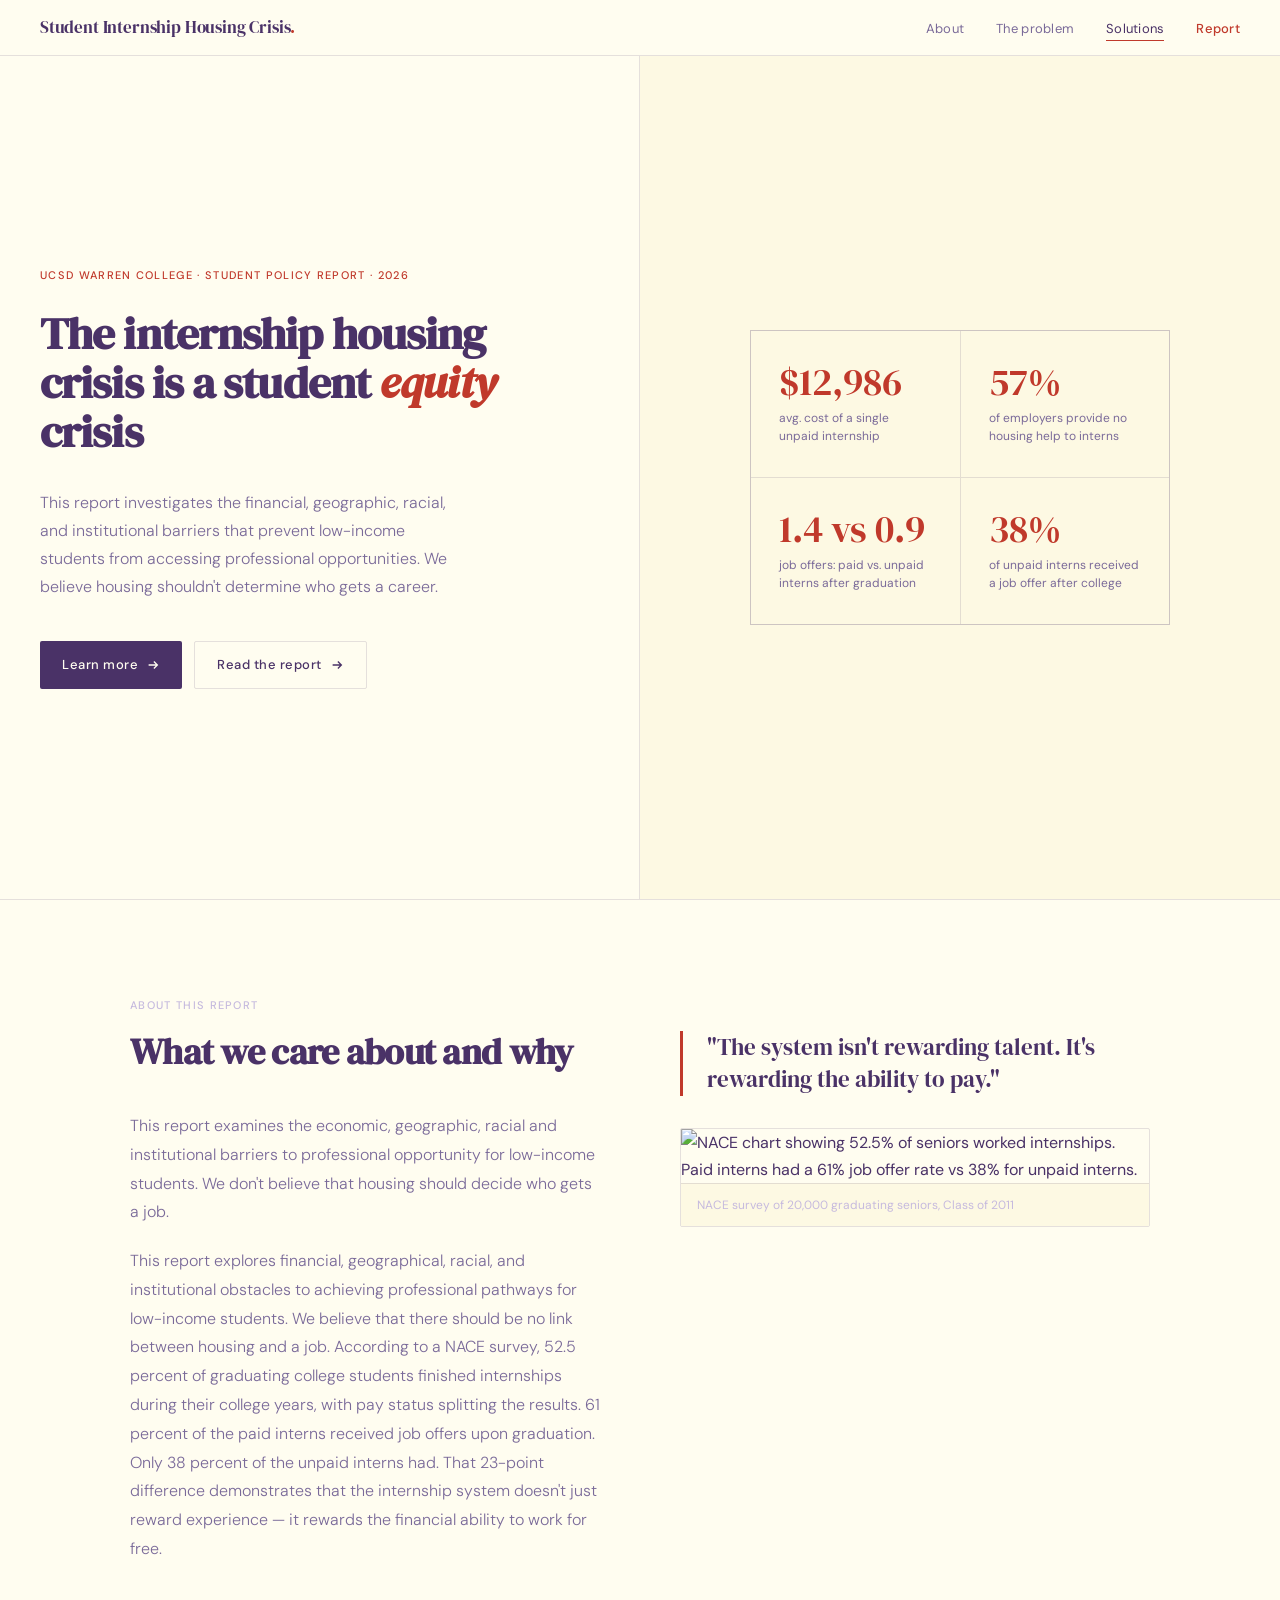
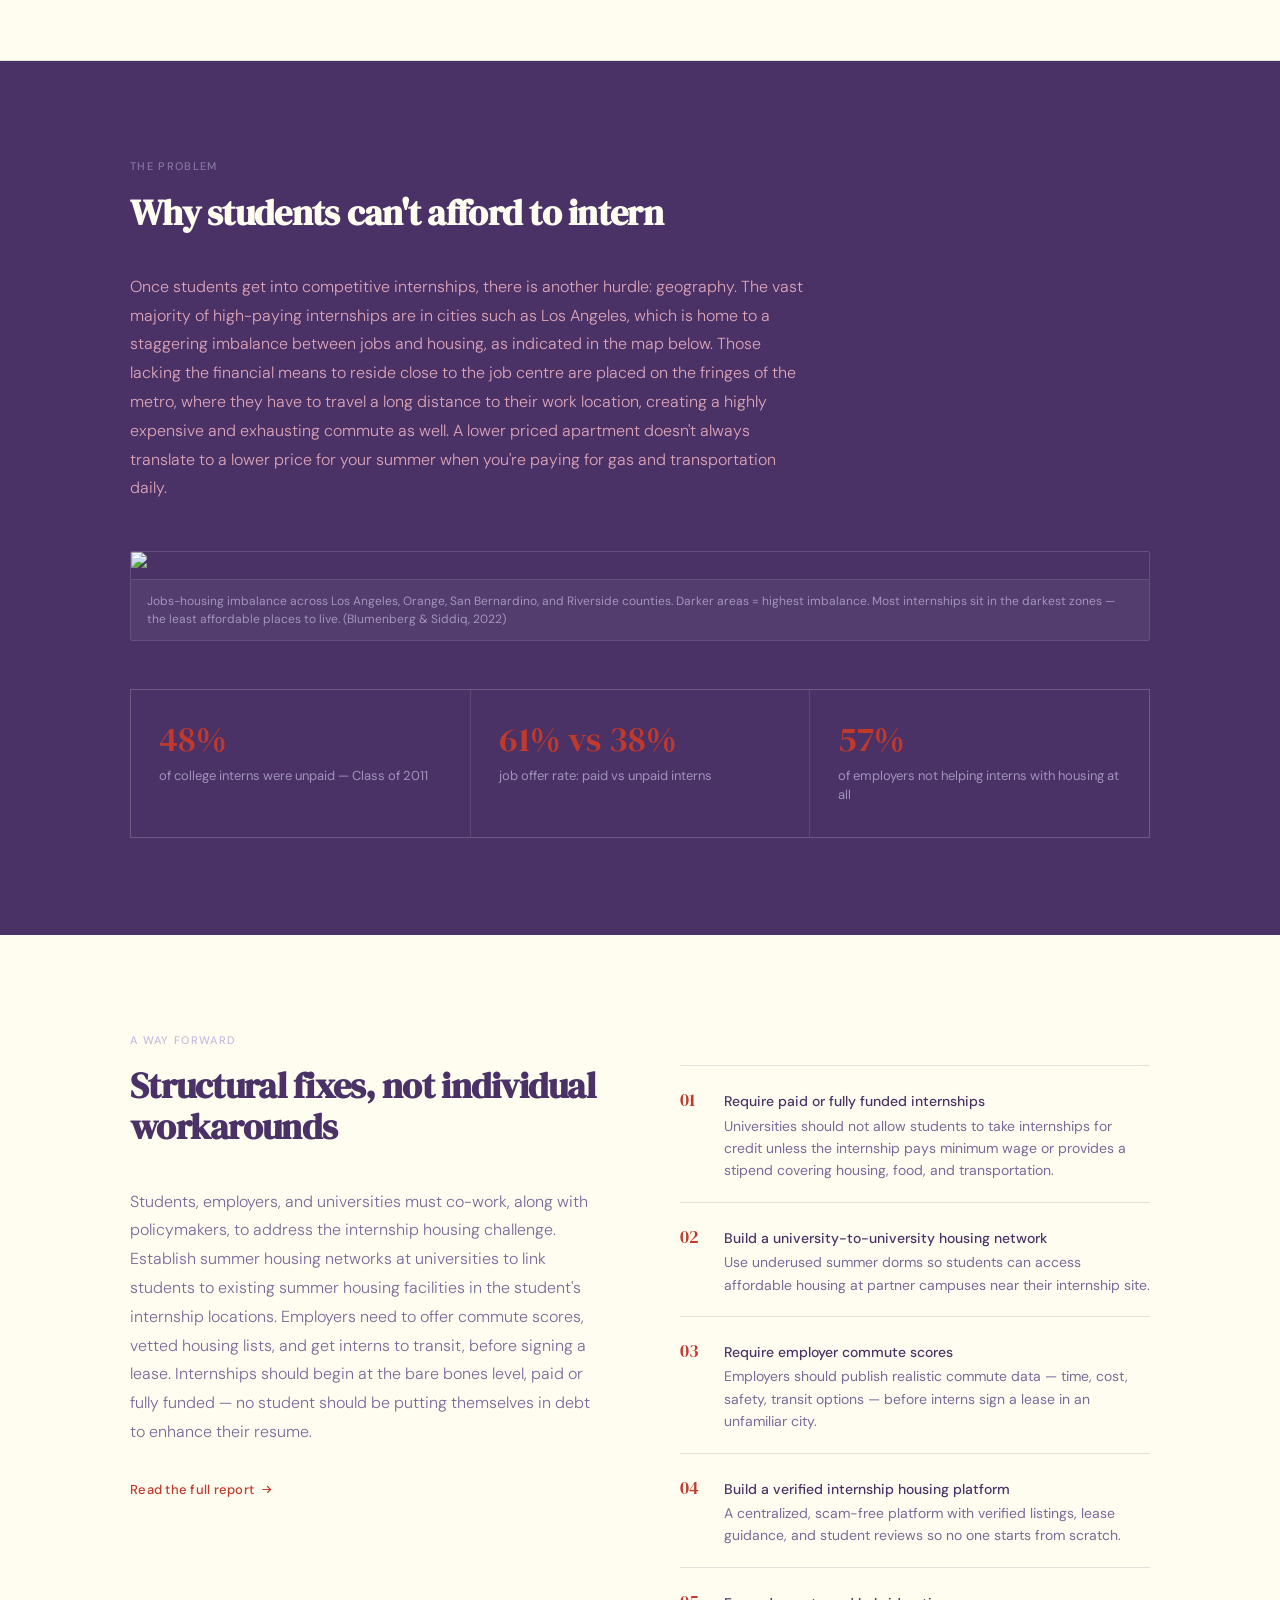
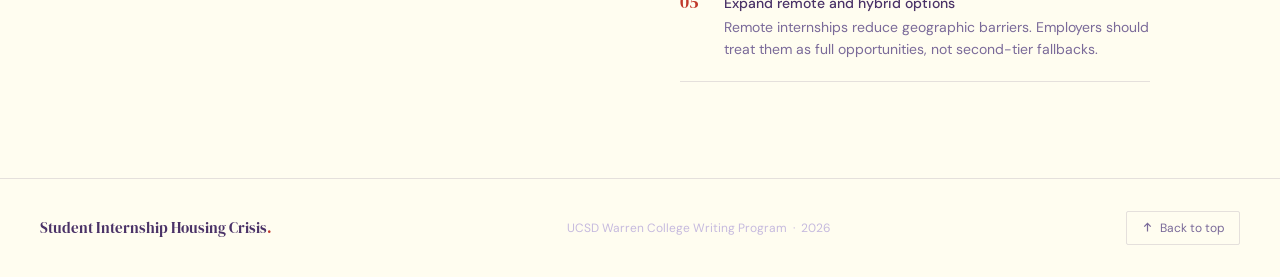
==== commit dc1a6742: "Add files via upload" ====
--- a/index.html
+++ b/index.html
@@ -88,14 +88,14 @@
         <div class="animate-on-scroll">
           <h2 class="section-heading">What we care about and why</h2>
           <div class="about-body">
-            <p>This report investigates the financial, geographic, racial, and institutional barriers that prevent low-income students from accessing professional opportunities. We believe housing shouldn't determine who gets a career.</p>
-            <p>A NACE survey of 20,000 graduating seniors found that 52.5 percent completed internships during college — but outcomes split sharply by pay status. Paid interns had a 61 percent job offer rate after graduation. Unpaid interns had just 38 percent. That 23-point gap shows that the internship system doesn't just reward experience. It rewards the financial ability to work without pay.</p>
+            <p>This report examines the economic, geographic, racial and institutional barriers to professional opportunity for low-income students. We don't believe that housing should decide who gets a job.</p>
+            <p>This report explores financial, geographical, racial, and institutional obstacles to achieving professional pathways for low-income students. We believe that there should be no link between housing and a job. According to a NACE survey, 52.5 percent of graduating college students finished internships during their college years, with pay status splitting the results. 61 percent of the paid interns received job offers upon graduation. Only 38 percent of the unpaid interns had. That 23-point difference demonstrates that the internship system doesn't just reward experience — it rewards the financial ability to work for free.</p>
           </div>
         </div>
         <div class="about-aside animate-on-scroll">
           <p class="pull-quote">"The system isn't rewarding talent. It's rewarding the ability to pay."</p>
           <figure class="index-figure">
-            <img src="https://raw.githubusercontent.com/goushikanashok-ops/Student-Internship-Housing-Crisis/main/chart-internship-stats.png" alt="NACE chart showing 52.5% of seniors worked internships. Paid interns had a 61% job offer rate vs 38% for unpaid interns." style="width:100%;display:block;" />
+            <img src="https://github.com/goushikanashok-ops/Student-Internship-Housing-Crisis/raw/main/chart-internship-stats.png" alt="NACE chart showing 52.5% of seniors worked internships. Paid interns had a 61% job offer rate vs 38% for unpaid interns." style="width:100%;display:block;" />
             <figcaption>NACE survey of 20,000 graduating seniors, Class of 2011</figcaption>
           </figure>
         </div>
@@ -109,11 +109,11 @@
       <p class="section-label">The problem</p>
       <h2 class="section-heading">Why students can't afford to intern</h2>
       <p class="problem-body animate-on-scroll">
-        Even when students land competitive internships, geography creates another barrier. Most high-value internships are clustered in cities like Los Angeles, where the map below shows a severe jobs-housing imbalance. Students who can't afford to live near the job center get pushed to the outer edges of the metro — adding costly, exhausting commutes on top of everything else. A cheaper apartment in Riverside doesn't mean a cheaper summer when you're paying for gas and transit every day.
+        Once students get into competitive internships, there is another hurdle: geography. The vast majority of high-paying internships are in cities such as Los Angeles, which is home to a staggering imbalance between jobs and housing, as indicated in the map below. Those lacking the financial means to reside close to the job centre are placed on the fringes of the metro, where they have to travel a long distance to their work location, creating a highly expensive and exhausting commute as well. A lower priced apartment doesn't always translate to a lower price for your summer when you're paying for gas and transportation daily.
       </p>
 
       <figure class="index-figure dark-figure animate-on-scroll">
-        <img src="https://raw.githubusercontent.com/goushikanashok-ops/Student-Internship-Housing-Crisis/main/map-la-housing.png" alt="Map of Southern California showing jobs-housing imbalance." style="width:100%;display:block;" />
+        <img src="https://github.com/goushikanashok-ops/Student-Internship-Housing-Crisis/raw/main/map-la-housing.png" alt="Map of Southern California showing jobs-housing imbalance." style="width:100%;display:block;" />
         <figcaption>Jobs-housing imbalance across Los Angeles, Orange, San Bernardino, and Riverside counties. Darker areas = highest imbalance. Most internships sit in the darkest zones — the least affordable places to live. (Blumenberg & Siddiq, 2022)</figcaption>
       </figure>
 
@@ -142,7 +142,7 @@
         <div class="animate-on-scroll">
           <h2 class="section-heading">Structural fixes, not individual workarounds</h2>
           <div class="solution-body">
-            <p>Solving the internship housing crisis requires action from universities, employers, and policymakers together. Universities should create summer housing networks that connect students to available dorm space near their internship sites. Employers should provide commute scores, vetted housing lists, and transit support before interns sign a lease. At the base level, internships should be paid or fully funded — because no student should have to go into debt to build a resume.</p>
+            <p>Students, employers, and universities must co-work, along with policymakers, to address the internship housing challenge. Establish summer housing networks at universities to link students to existing summer housing facilities in the student's internship locations. Employers need to offer commute scores, vetted housing lists, and get interns to transit, before signing a lease. Internships should begin at the bare bones level, paid or fully funded — no student should be putting themselves in debt to enhance their resume.</p>
           </div>
           <a href="report.html" class="report-link">
             Read the full report
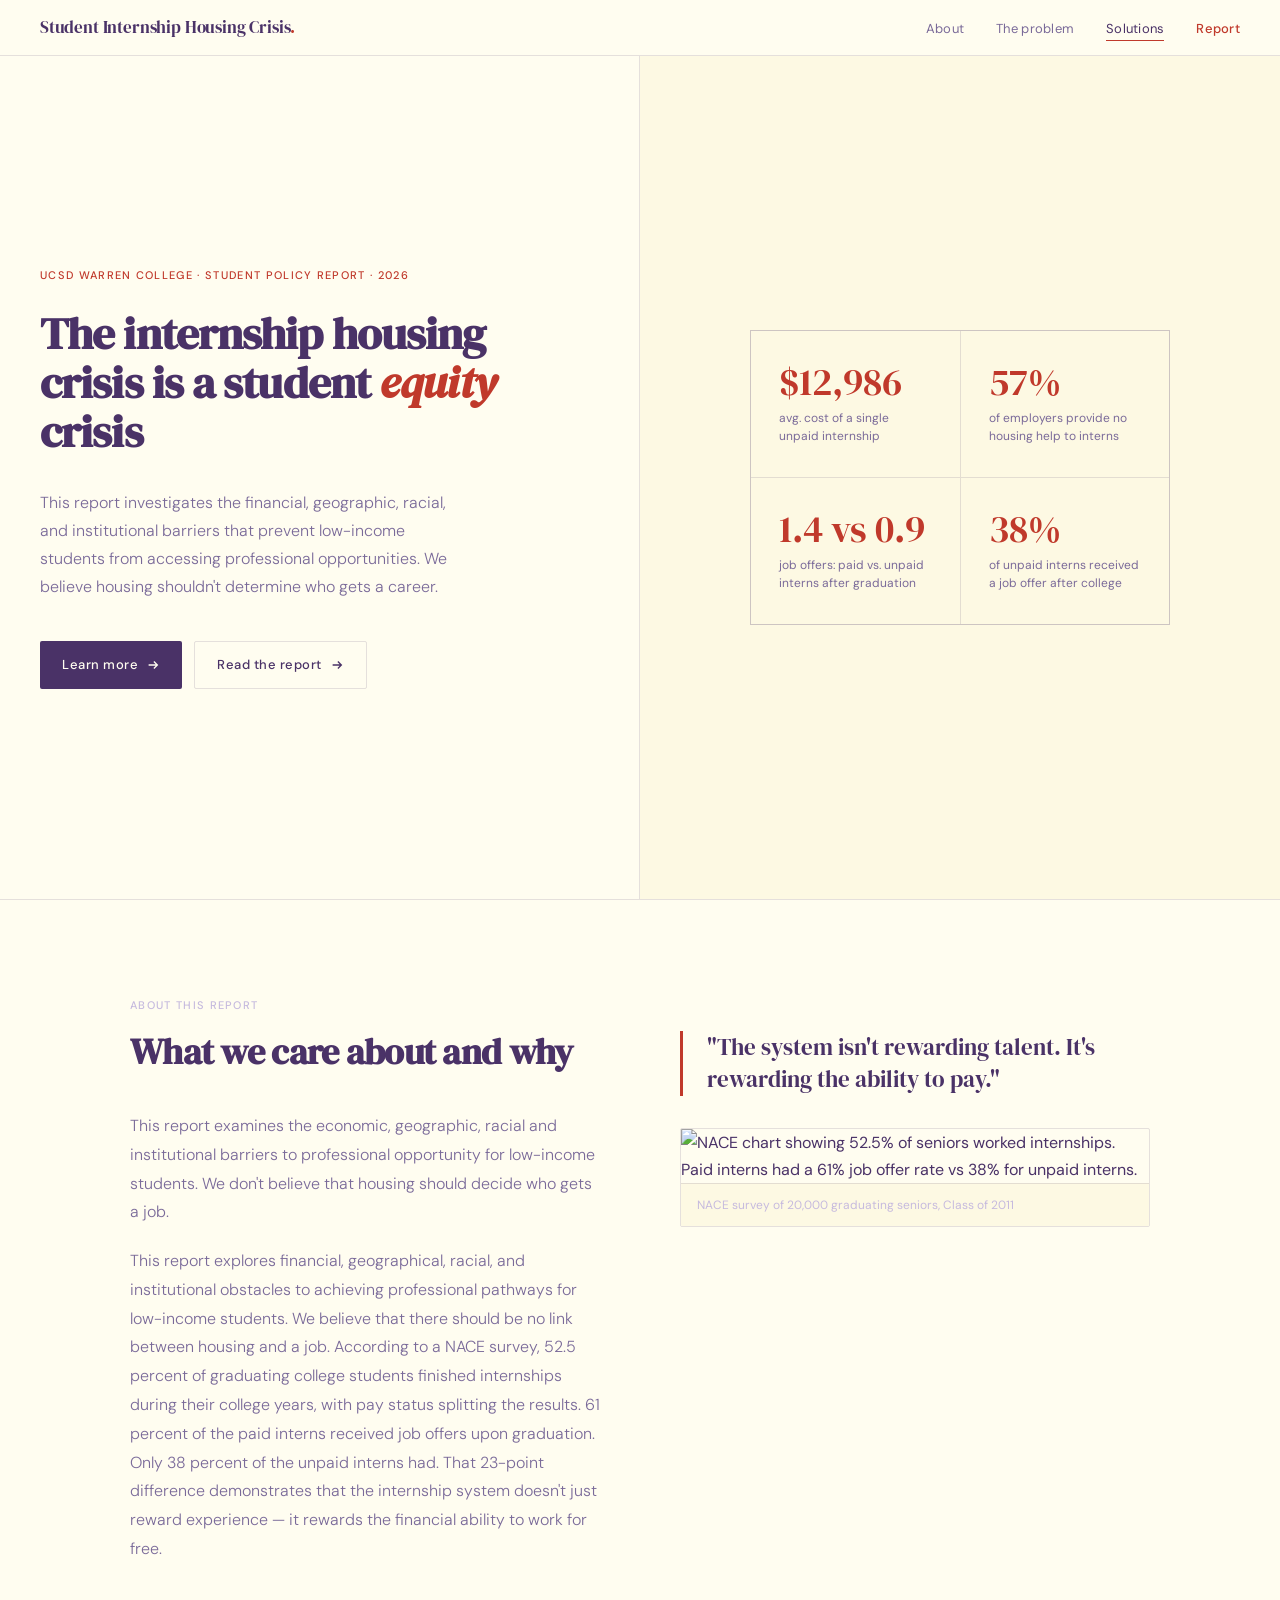
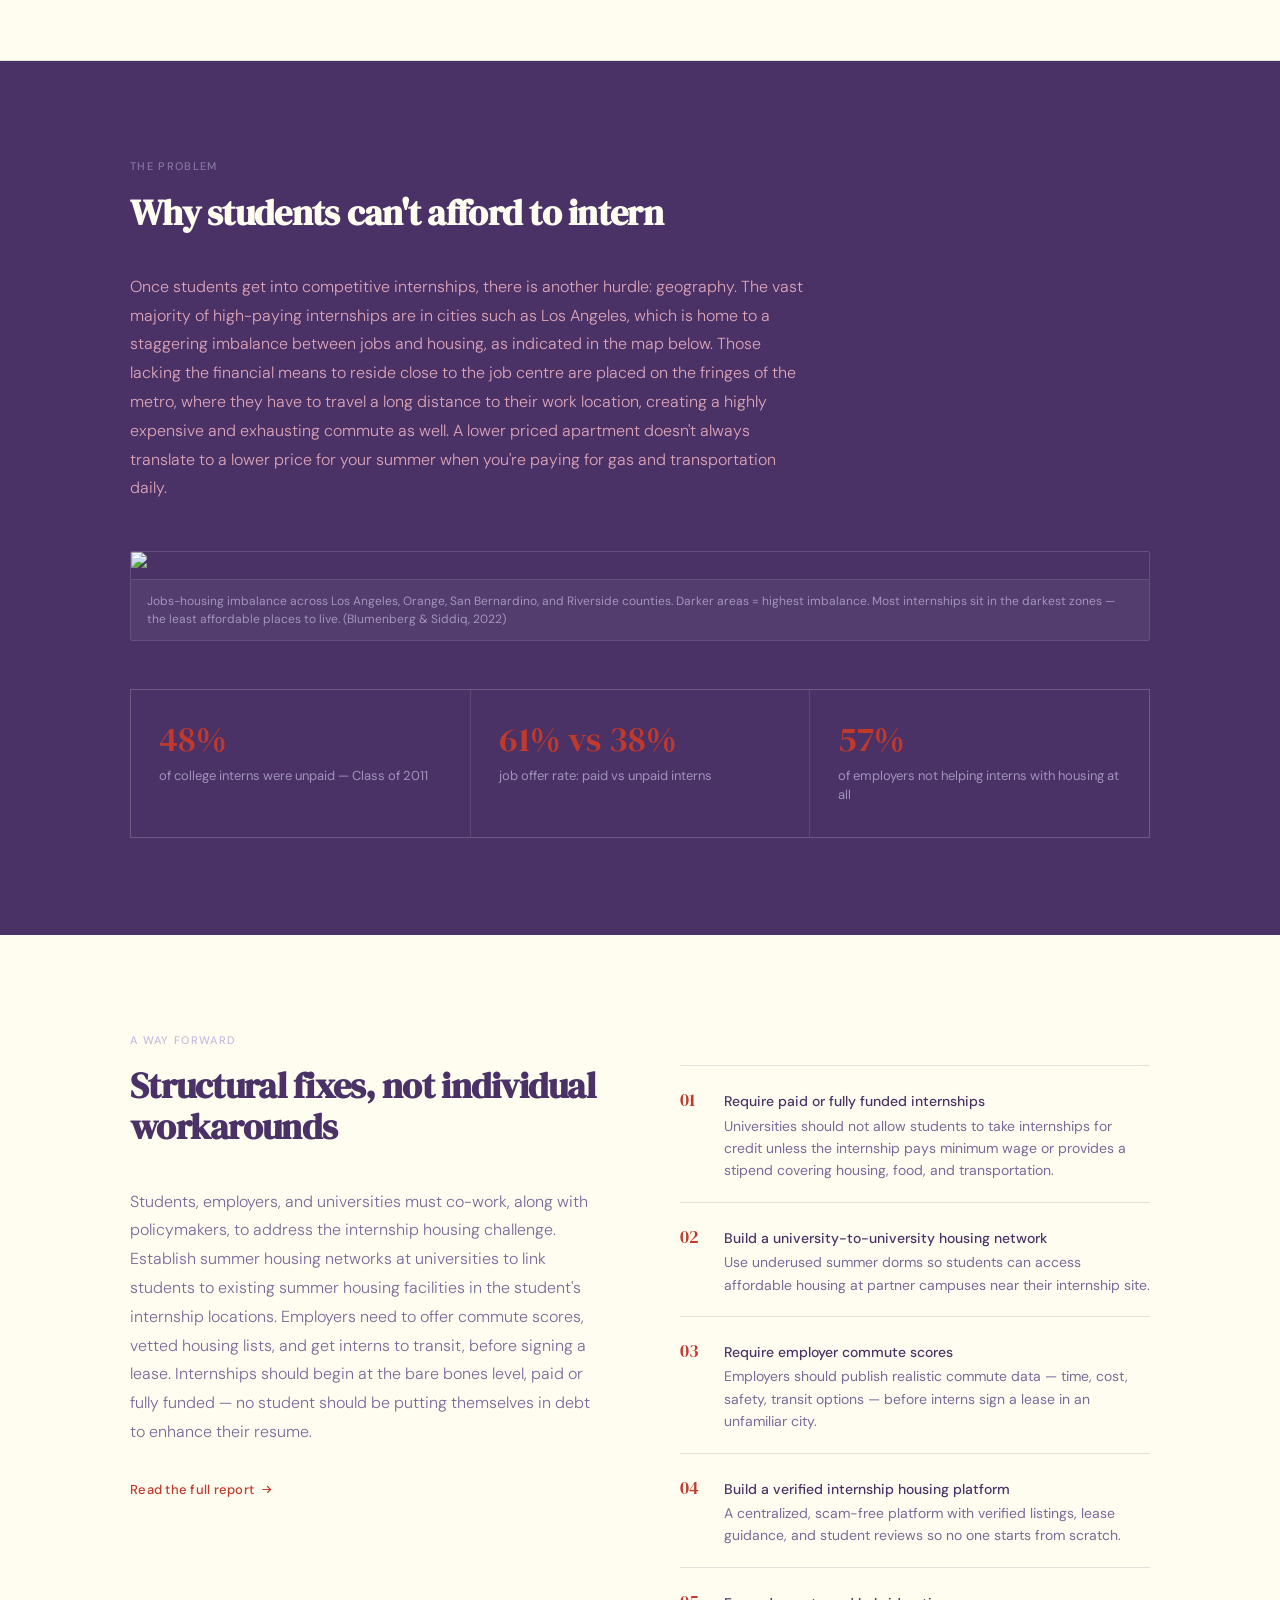
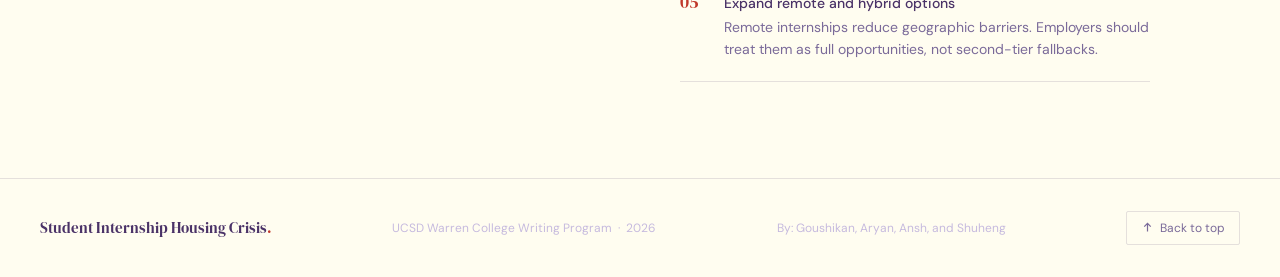
==== commit 795c4d06: "Add files via upload" ====
--- a/index.html
+++ b/index.html
@@ -196,6 +196,7 @@
   <footer>
     <div class="footer-logo">Student Internship Housing Crisis<span>.</span></div>
     <div class="footer-meta">UCSD Warren College Writing Program &nbsp;·&nbsp; 2026</div>
+    <div class="footer-meta">By: Goushikan, Aryan, Ansh, and Shuheng</div>
     <button class="back-to-top" id="back-to-top" aria-label="Back to top">
       <svg viewBox="0 0 16 16" fill="none" stroke="currentColor" stroke-width="1.5">
         <path d="M8 13V3M4 7l4-4 4 4"/>
